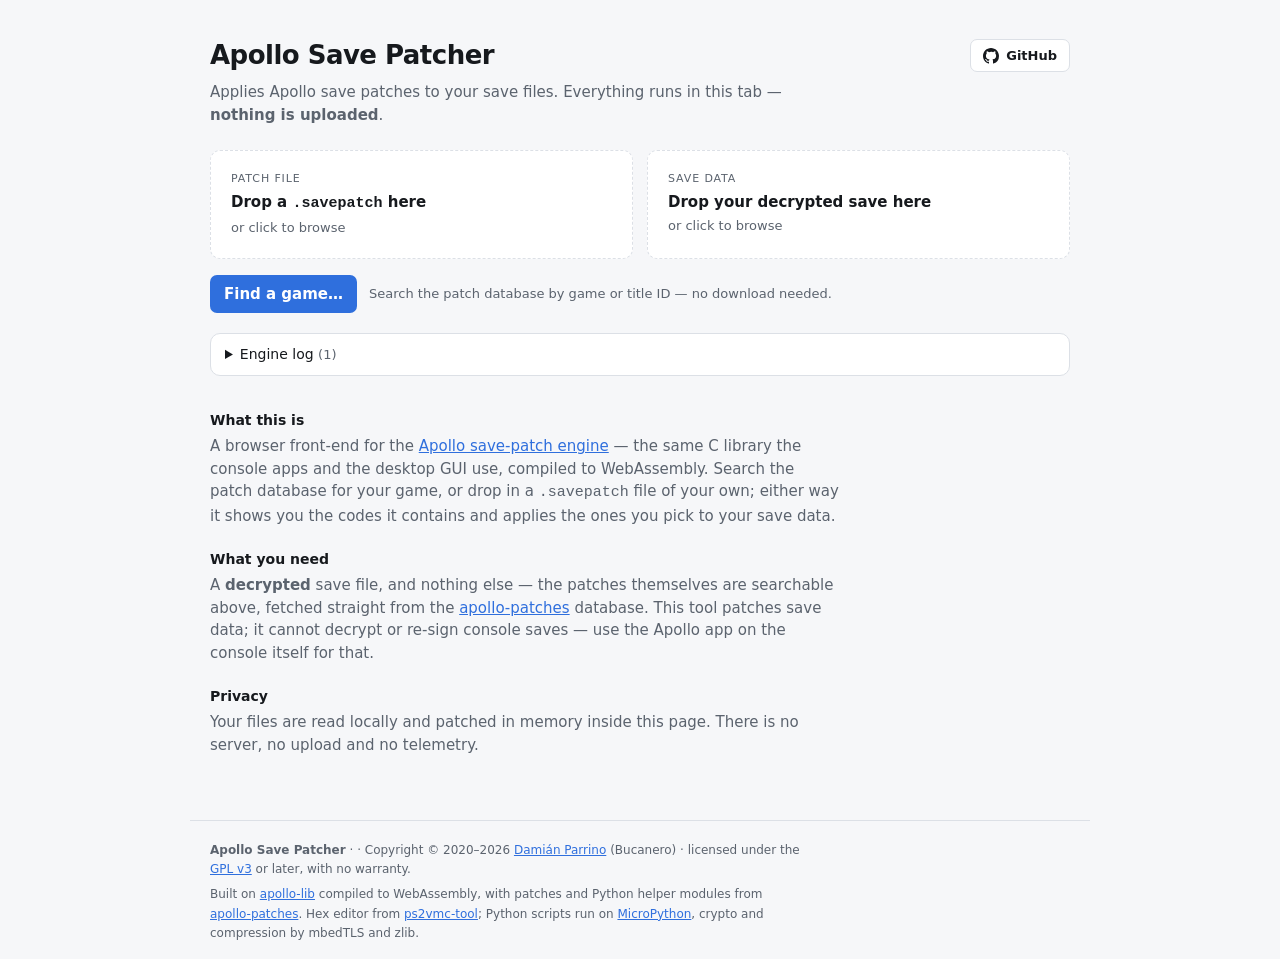
==== web/public/index.html @ 06bbb78d "download codes" ====
<!doctype html>
<html lang="en">
<head>
<meta charset="utf-8">
<meta name="viewport" content="width=device-width, initial-scale=1">
<title>Apollo Save Patcher</title>
<meta name="description" content="Apply Apollo save patches in your browser. Files never leave your device.">
<link rel="icon" href="data:image/svg+xml,<svg xmlns='http://www.w3.org/2000/svg' viewBox='0 0 16 16'><text y='13' font-size='14'>&#127918;</text></svg>">
<link rel="stylesheet" href="./style.css">
</head>
<body>

<header class="topbar">
  <div class="topbar-row">
    <h1>Apollo Save Patcher</h1>
    <a class="gh-button" href="https://github.com/bucanero/apollo-patcher"
       target="_blank" rel="noopener" title="Apollo Save Patcher on GitHub">
      <svg viewBox="0 0 16 16" width="16" height="16" aria-hidden="true" focusable="false">
        <path fill="currentColor" d="M8 0C3.58 0 0 3.58 0 8c0 3.54 2.29 6.53 5.47
          7.59.4.07.55-.17.55-.38 0-.19-.01-.82-.01-1.49-2.01.37-2.53-.49-2.69-.94-.09-.23-.48-.94-.82-1.13-.28-.15-.68-.52-.01-.53.63-.01
          1.08.58 1.23.82.72 1.21 1.87.87 2.33.66.07-.52.28-.87.51-1.07-1.78-.2-3.64-.89-3.64-3.95
          0-.87.31-1.59.82-2.15-.08-.2-.36-1.02.08-2.12 0 0 .67-.21 2.2.82a7.42
          7.42 0 0 1 2-.27c.68 0 1.36.09 2 .27 1.53-1.04 2.2-.82 2.2-.82.44 1.1.16
          1.92.08 2.12.51.56.82 1.27.82 2.15 0 3.07-1.87 3.75-3.65 3.95.29.25.54.73.54
          1.48 0 1.07-.01 1.93-.01 2.2 0 .21.15.46.55.38A7.995 7.995 0 0 0 16 8c0-4.42-3.58-8-8-8Z"/>
      </svg>
      GitHub
    </a>
  </div>
  <p class="tagline">
    Applies Apollo save patches to your save files. Everything runs in this tab —
    <strong>nothing is uploaded</strong>.
  </p>
</header>

<main>
  <section class="pickers">
    <div class="drop" id="drop-patch" tabindex="0" role="button" aria-label="Choose a patch file">
      <span class="drop-kicker">Patch file</span>
      <span class="drop-main" id="patch-name">Drop a <code>.savepatch</code> here</span>
      <span class="drop-hint">or click to browse</span>
      <input type="file" id="file-patch" accept=".savepatch,text/plain" hidden>
    </div>

    <div class="drop" id="drop-save" tabindex="0" role="button" aria-label="Choose a save data file">
      <span class="drop-kicker">Save data</span>
      <span class="drop-main" id="save-name">Drop your decrypted save here</span>
      <span class="drop-hint">or click to browse</span>
      <input type="file" id="file-save" hidden>
    </div>

    <div class="find" id="save-tools" hidden>
      <button type="button" id="view-save" class="ghost">View / edit save data&hellip;</button>
      <span class="find-hint">Inspect the bytes, or edit them before applying codes.</span>
    </div>

    <div class="find">
      <button type="button" id="open-db" class="primary">Find a game&hellip;</button>
      <button type="button" id="view-patch" class="ghost" hidden
              title="Show the .savepatch as text, including comments and target lines that parsing leaves out">View patch file</button>
      <button type="button" id="save-patch" class="ghost" hidden
              title="Download this .savepatch, with any code edits you made, so you can keep or share them">Save patch file</button>
      <span class="find-hint">
        Search the patch database by game or title ID — no download needed.
      </span>
    </div>
  </section>

  <section id="workspace" hidden>
    <div class="gamebar">
      <h2 id="game-name"></h2>
      <span class="count" id="code-count"></span>
    </div>

    <div class="toolbar">
      <input type="search" id="filter" placeholder="Filter codes…" aria-label="Filter codes">
      <button type="button" id="select-default" class="ghost">Reset selection</button>
      <button type="button" id="select-none" class="ghost">Clear</button>
      <label class="endian" title="PS3 saves store data big-endian">
        <input type="checkbox" id="big-endian"> Big-endian data
      </label>
      <button type="button" id="apply" class="primary" disabled>Apply</button>
    </div>

    <p class="warn" id="needs-options" hidden></p>

    <ol id="codes" class="codes"></ol>
  </section>

  <section id="result" hidden>
    <div class="result-inner">
      <div>
        <strong id="result-title"></strong>
        <p id="result-detail"></p>
      </div>
      <div class="result-actions">
        <button type="button" id="view-result" class="ghost">View hex</button>
        <button type="button" id="download" class="primary">Download patched save</button>
      </div>
    </div>
  </section>

  <details id="log-panel">
    <summary>Engine log <span class="count" id="log-count"></span></summary>
    <pre id="log" aria-live="polite"></pre>
  </details>

  <section id="intro">
    <h3>What this is</h3>
    <p>
      A browser front-end for the
      <a href="https://github.com/bucanero/apollo-lib">Apollo save-patch engine</a> —
      the same C library the console apps and the desktop GUI use, compiled to
      WebAssembly. Search the patch database for your game, or drop in a
      <code>.savepatch</code> file of your own; either way it shows you the
      codes it contains and applies the ones you pick to your save data.
    </p>
    <h3>What you need</h3>
    <p>
      A <strong>decrypted</strong> save file, and nothing else — the patches
      themselves are searchable above, fetched straight from the
      <a href="https://github.com/bucanero/apollo-patches">apollo-patches</a>
      database. This tool patches save data; it cannot decrypt or re-sign
      console saves — use the Apollo app on the console itself for that.
    </p>
    <h3>Privacy</h3>
    <p>
      Your files are read locally and patched in memory inside this page. There
      is no server, no upload and no telemetry.
    </p>
  </section>
</main>

<dialog id="db-dialog" aria-label="Patch database">
  <header>
    <strong>Patch database</strong>
    <button type="button" id="db-close" aria-label="Close">&times;</button>
  </header>

  <div class="db-controls">
    <input type="search" id="db-search" placeholder="Game name or title ID&hellip;"
           autocomplete="off" aria-label="Search the patch database">
    <div class="db-plats" id="db-plats" role="group" aria-label="Platform"></div>
  </div>

  <ul id="db-results" class="db-results"></ul>

  <footer class="db-foot">
    <span id="db-status"></span>
    <a href="https://github.com/bucanero/apollo-patches" target="_blank" rel="noopener">
      apollo-patches
    </a>
  </footer>
</dialog>

<dialog id="code-dialog">
  <header>
    <strong id="dialog-title"></strong>
    <button type="button" id="dialog-close" aria-label="Close">&times;</button>
  </header>
  <pre id="dialog-body"></pre>

  <!-- Single-code view: the same window, but the body is editable. Hidden for
       the whole-patch-file view, which is read-only. -->
  <textarea id="dialog-edit" spellcheck="false" wrap="off" hidden
            aria-label="Code body"></textarea>
  <div id="dialog-actions" hidden>
    <!-- Which interpreter reads the body. The loader guesses this from the
         header and the shape of the body, and can guess wrong; it is also the
         other half of editing (Save Wizard lines rewritten as BSD commands
         only mean something if the type follows). -->
    <label id="dialog-type-wrap">Runs as
      <select id="dialog-type">
        <option value="1">Save Wizard</option>
        <option value="2">BSD</option>
        <option value="3">Python</option>
      </select>
    </label>
    <button type="button" id="dialog-save">Save changes</button>
    <button type="button" id="dialog-revert" class="ghost">Revert to file</button>
    <span id="dialog-note"></span>
  </div>
</dialog>

<footer>
  <div class="credits">
    <p>
      <strong>Apollo Save Patcher</strong> · <span id="version"></span> ·
      Copyright &copy; 2020&ndash;2026
      <a href="https://github.com/bucanero" target="_blank" rel="noopener">Dami&aacute;n Parrino</a>
      (Bucanero) · licensed under the
      <a href="https://www.gnu.org/licenses/gpl-3.0.html" target="_blank" rel="noopener">GPL v3</a>
      or later, with no warranty.
    </p>
    <p>
      Built on
      <a href="https://github.com/bucanero/apollo-lib" target="_blank" rel="noopener">apollo-lib</a>
      compiled to WebAssembly, with patches and Python helper modules from
      <a href="https://github.com/bucanero/apollo-patches" target="_blank" rel="noopener">apollo-patches</a>.
      Hex editor from
      <a href="https://github.com/bucanero/ps2vmc-tool" target="_blank" rel="noopener">ps2vmc-tool</a>;
      Python scripts run on
      <a href="https://micropython.org/" target="_blank" rel="noopener">MicroPython</a>,
      crypto and compression by mbedTLS and zlib.
    </p>
  </div>
</footer>

<script src="./hexedit.js"></script>
<script type="module" src="./app.js"></script>
</body>
</html>
---- web/public/style.css ----
/* Apollo Patcher — web front-end styles. Light and dark, no dependencies. */

:root {
    --bg: #f6f7f9;
    --panel: #ffffff;
    --panel-2: #f0f2f5;
    --ink: #16191d;
    --ink-dim: #5b636e;
    --line: #dce0e6;
    --accent: #2f6fdd;
    --accent-ink: #ffffff;
    --good: #1c7c4a;
    --bad: #b3261e;
    --radius: 10px;
    color-scheme: light;
}

@media (prefers-color-scheme: dark) {
    :root {
        --bg: #14171b;
        --panel: #1c2027;
        --panel-2: #23282f;
        --ink: #e8eaed;
        --ink-dim: #9aa3ae;
        --line: #313841;
        --accent: #6098f0;
        --accent-ink: #10131a;
        --good: #58c98b;
        --bad: #f2837c;
        color-scheme: dark;
    }
}

* { box-sizing: border-box; }

/* Any author `display` rule beats the UA's [hidden] { display: none }, so an
   element with the attribute stays visible if its class sets a display — which
   has now caught .find (flex) and #db-dialog (flex) once each. Settle it once. */
[hidden] { display: none !important; }

body {
    margin: 0;
    background: var(--bg);
    color: var(--ink);
    font: 15px/1.5 system-ui, -apple-system, "Segoe UI", Roboto, sans-serif;
}

main { max-width: 900px; margin: 0 auto; padding: 0 20px 64px; }

/* --- header ------------------------------------------------------------- */

.topbar {
    max-width: 900px;
    margin: 0 auto;
    padding: 36px 20px 24px;
}

.topbar h1 { margin: 0; font-size: 26px; letter-spacing: -0.02em; }

.tagline { margin: 6px 0 0; color: var(--ink-dim); max-width: 60ch; }

/* --- file pickers ------------------------------------------------------- */

.pickers {
    display: grid;
    grid-template-columns: 1fr 1fr;
    gap: 14px;
}

@media (max-width: 640px) {
    .pickers { grid-template-columns: 1fr; }
}

.drop {
    display: flex;
    flex-direction: column;
    gap: 3px;
    padding: 20px;
    background: var(--panel);
    border: 1.5px dashed var(--line);
    border-radius: var(--radius);
    cursor: pointer;
    transition: border-color .12s, background .12s;
}

.drop:hover, .drop:focus-visible { border-color: var(--accent); outline: none; }
.drop.over { border-color: var(--accent); background: var(--panel-2); }
.drop.filled { border-style: solid; }

.drop-kicker {
    font-size: 11px;
    text-transform: uppercase;
    letter-spacing: .08em;
    color: var(--ink-dim);
}

.drop-main { font-weight: 550; word-break: break-all; }
.drop-hint { font-size: 13px; color: var(--ink-dim); }

/* --- game bar + toolbar -------------------------------------------------- */

.gamebar {
    display: flex;
    align-items: baseline;
    gap: 10px;
    margin: 30px 0 12px;
}

.gamebar h2 { margin: 0; font-size: 19px; }

.count { color: var(--ink-dim); font-size: 13px; font-weight: 400; }

.toolbar {
    display: flex;
    flex-wrap: wrap;
    gap: 8px;
    align-items: center;
    padding-bottom: 12px;
}

.toolbar input[type=search] {
    flex: 1 1 180px;
    min-width: 0;
    padding: 7px 10px;
    background: var(--panel);
    color: var(--ink);
    border: 1px solid var(--line);
    border-radius: 7px;
    font: inherit;
}

.endian {
    display: flex;
    align-items: center;
    gap: 6px;
    color: var(--ink-dim);
    font-size: 13px;
    white-space: nowrap;
}

button {
    font: inherit;
    border-radius: 7px;
    border: 1px solid var(--line);
    padding: 7px 13px;
    cursor: pointer;
    background: var(--panel);
    color: var(--ink);
}

button:hover:not(:disabled) { border-color: var(--accent); }
button:disabled { opacity: .5; cursor: default; }

button.primary {
    background: var(--accent);
    color: var(--accent-ink);
    border-color: transparent;
    font-weight: 550;
}

button.ghost { background: transparent; color: var(--ink-dim); }
button.small { padding: 3px 8px; font-size: 12px; }

/* --- code list ---------------------------------------------------------- */

.codes {
    list-style: none;
    margin: 0;
    padding: 0;
    background: var(--panel);
    border: 1px solid var(--line);
    border-radius: var(--radius);
    overflow: hidden;
}

.code { border-top: 1px solid var(--line); }
.code:first-child { border-top: none; }

.code-row {
    display: flex;
    align-items: center;
    gap: 9px;
    padding: 7px 12px;
}

.code.child .code-row { padding-left: 34px; }
.code.group { background: var(--panel-2); }
.code.group .code-name { font-weight: 600; }
.code.disabled .code-name { color: var(--ink-dim); text-decoration: line-through; }

.code-name { flex: 1; min-width: 0; overflow-wrap: anywhere; }

.spacer { width: 13px; }

.badge {
    font-size: 11px;
    padding: 2px 7px;
    border-radius: 20px;
    background: var(--panel-2);
    color: var(--ink-dim);
    border: 1px solid var(--line);
    white-space: nowrap;
}

.code.group .badge { background: var(--panel); }

.marker {
    display: grid;
    place-items: center;
    width: 18px;
    height: 18px;
    font-size: 11px;
    font-weight: 700;
    border-radius: 50%;
    background: var(--panel-2);
    color: var(--ink-dim);
    border: 1px solid var(--line);
}

.option {
    padding: 0 12px 9px 34px;
    font-size: 13px;
    color: var(--ink-dim);
}

.option label { display: flex; align-items: center; gap: 8px; flex-wrap: wrap; }

.option select {
    padding: 4px 8px;
    background: var(--panel);
    color: var(--ink);
    border: 1px solid var(--line);
    border-radius: 6px;
    font: inherit;
    max-width: 100%;
}

/* --- result ------------------------------------------------------------- */

#result { margin-top: 16px; }

.result-inner {
    display: flex;
    gap: 14px;
    align-items: center;
    justify-content: space-between;
    flex-wrap: wrap;
    padding: 14px 16px;
    background: var(--panel);
    border: 1px solid var(--good);
    border-radius: var(--radius);
}

#result.bad .result-inner { border-color: var(--bad); }
#result-title { color: var(--good); }
#result.bad #result-title { color: var(--bad); }
#result-detail { margin: 3px 0 0; color: var(--ink-dim); font-size: 13px; }

/* --- log ---------------------------------------------------------------- */

#log-panel {
    margin-top: 20px;
    background: var(--panel);
    border: 1px solid var(--line);
    border-radius: var(--radius);
    overflow: hidden;
}

#log-panel summary {
    padding: 10px 14px;
    cursor: pointer;
    font-size: 14px;
    user-select: none;
}

#log {
    margin: 0;
    padding: 12px 14px;
    max-height: 320px;
    overflow: auto;
    background: var(--panel-2);
    border-top: 1px solid var(--line);
    font: 12px/1.55 ui-monospace, SFMono-Regular, Menlo, Consolas, monospace;
    white-space: pre-wrap;
    overflow-wrap: anywhere;
}

/* --- intro / footer ----------------------------------------------------- */

#intro { margin-top: 34px; color: var(--ink-dim); }
#intro h3 { margin: 22px 0 4px; font-size: 14px; color: var(--ink); }
#intro p { margin: 0; max-width: 66ch; }

a { color: var(--accent); }

footer {
    max-width: 900px;
    margin: 0 auto;
    padding: 20px;
    display: flex;
    gap: 14px;
    justify-content: space-between;
    color: var(--ink-dim);
    font-size: 13px;
    border-top: 1px solid var(--line);
}

/* --- dialog ------------------------------------------------------------- */

#code-dialog {
    width: min(760px, 92vw);
    padding: 0;
    background: var(--panel);
    color: var(--ink);
    border: 1px solid var(--line);
    border-radius: var(--radius);
}

#code-dialog::backdrop { background: rgb(0 0 0 / .5); }

#code-dialog header {
    display: flex;
    justify-content: space-between;
    align-items: center;
    gap: 12px;
    padding: 12px 14px;
    border-bottom: 1px solid var(--line);
}

#dialog-close {
    border: none;
    background: transparent;
    font-size: 20px;
    line-height: 1;
    color: var(--ink-dim);
    padding: 0 4px;
}

#dialog-body {
    margin: 0;
    padding: 14px;
    max-height: 64vh;
    overflow: auto;
    font: 12px/1.55 ui-monospace, SFMono-Regular, Menlo, Consolas, monospace;
    white-space: pre-wrap;
}

/* The editable body, in place of #dialog-body for a single code. Same metrics
   as the read-only view so switching between them does not move the text. */
#dialog-edit {
    display: block;
    width: 100%;
    box-sizing: border-box;
    height: min(52vh, 460px);
    resize: vertical;
    margin: 0;
    padding: 14px;
    border: none;
    border-bottom: 1px solid var(--line);
    background: var(--panel-2);
    color: var(--ink);
    font: 12px/1.55 ui-monospace, SFMono-Regular, Menlo, Consolas, monospace;
    /* wrap="off" gives horizontal scrolling, which is what code lines want. */
    overflow: auto;
}

#dialog-edit:focus { outline: none; box-shadow: inset 0 0 0 2px var(--accent); }

#dialog-actions {
    display: flex;
    align-items: center;
    gap: 10px;
    flex-wrap: wrap;
    padding: 12px 14px;
}

/* Which interpreter reads the body. Sits first in the actions row, before the
   buttons that act on the text. */
#dialog-type-wrap {
    display: inline-flex;
    align-items: center;
    gap: 6px;
    font-size: 13px;
    color: var(--ink-dim);
}

#dialog-type { font-size: 13px; }

/* The note sits after the buttons and carries the .warn colour when it has
   something to say; keep it from pushing them around. */
#dialog-note {
    font-size: 13px;
    color: var(--ink-dim);
    flex: 1 1 12ch;
}

#dialog-note.warn { margin: 0; }

/* Hand-edited code body. Louder than the flag markers next to it: those
   describe the patch, this one says the user changed something. */
.marker.edited {
    border-color: var(--accent);
    color: var(--accent);
    background: transparent;
}

/* An option group on a ticked code that still has no value chosen. Apply stays
   blocked until every one of these is answered (see app.js). */
.option select.unfilled {
    border-color: var(--bad);
    color: var(--bad);
}

.warn {
    margin: 0 0 12px;
    color: var(--bad);
    font-size: 13px;
}

/* --- "Find a game" entry point ------------------------------------------- */

.find {
    /* Sits inside the .pickers grid, so it has to claim the whole row rather
       than land in one of the two file-picker columns. */
    grid-column: 1 / -1;
    display: flex;
    align-items: center;
    gap: 12px;
    flex-wrap: wrap;
    margin-top: 2px;
}

.find-hint { color: var(--ink-dim); font-size: 13px; }

/* --- patch database dialog ----------------------------------------------- */

#db-dialog {
    width: min(680px, 94vw);
    padding: 0;
    background: var(--panel);
    color: var(--ink);
    border: 1px solid var(--line);
    border-radius: var(--radius);
    /* A fixed height keeps the result list from resizing the dialog on every
       keystroke, which is jarring while typing. */
    height: min(620px, 88vh);
    flex-direction: column;
}

/* Only when open: a bare `display: flex` above would override the UA's
   `display: none` for a closed <dialog> and leave the panel on the page. */
#db-dialog[open] { display: flex; }

#db-dialog::backdrop { background: rgb(0 0 0 / .5); }

#db-dialog header {
    display: flex;
    justify-content: space-between;
    align-items: center;
    gap: 12px;
    padding: 12px 14px;
    border-bottom: 1px solid var(--line);
}

#db-close {
    border: none;
    background: transparent;
    font-size: 20px;
    line-height: 1;
    color: var(--ink-dim);
    padding: 0 4px;
}

.db-controls {
    display: flex;
    flex-direction: column;
    gap: 9px;
    padding: 12px 14px;
    border-bottom: 1px solid var(--line);
}

.db-controls input[type=search] {
    padding: 8px 11px;
    background: var(--panel-2);
    color: var(--ink);
    border: 1px solid var(--line);
    border-radius: 7px;
    font: inherit;
}

.db-plats { display: flex; gap: 6px; flex-wrap: wrap; }

.chip {
    padding: 3px 11px;
    font-size: 12px;
    border-radius: 20px;
    background: transparent;
    color: var(--ink-dim);
}

.chip[aria-pressed=true] {
    background: var(--accent);
    color: var(--accent-ink);
    border-color: transparent;
}

.db-results {
    list-style: none;
    margin: 0;
    padding: 0;
    flex: 1;
    overflow-y: auto;
}

.db-row {
    display: flex;
    align-items: center;
    gap: 10px;
    width: 100%;
    padding: 8px 14px;
    border: none;
    border-radius: 0;
    background: transparent;
    text-align: left;
}

.db-row:hover, .db-row:focus-visible {
    background: var(--panel-2);
    border-color: transparent;
    outline: none;
}

.db-name { flex: 1; min-width: 0; overflow-wrap: anywhere; }

.db-id {
    font: 12px/1 ui-monospace, SFMono-Regular, Menlo, Consolas, monospace;
    color: var(--ink-dim);
}

.db-foot {
    display: flex;
    justify-content: space-between;
    gap: 12px;
    align-items: center;
    padding: 10px 14px;
    border-top: 1px solid var(--line);
    color: var(--ink-dim);
    font-size: 12px;
}

/* --- vendored hex editor (hexedit.js) ------------------------------------
   It ships a self-contained dark stylesheet, injected into <head> at runtime —
   after this file, so these overrides carry a `.hx-bg` prefix to win on
   specificity rather than forking the vendored CSS. Mapping its palette onto
   our tokens is what makes it follow light/dark with the rest of the page. */

.hx-bg .hx-modal {
    background: var(--panel);
    border-color: var(--line);
    color: var(--ink);
}

.hx-bg .hx-head,
.hx-bg .hx-foot { border-color: var(--line); }

.hx-bg .hx-head .hx-sub,
.hx-bg .hx-off,
.hx-bg .hx-bar .hx-lbl,
.hx-bg .hx-note { color: var(--ink-dim); }

.hx-bg .hx-badge {
    background: var(--panel-2);
    border-color: var(--line);
    color: var(--ink-dim);
}

/* "unsaved edits" — the one place a warning colour is the point */
.hx-bg .hx-badge.hx-dirtybadge {
    background: transparent;
    border-color: var(--bad);
    color: var(--bad);
}

.hx-bg .hx-view,
.hx-bg .hx-goto {
    background: var(--panel-2);
    border-color: var(--line);
    color: var(--ink);
}

.hx-bg .hx-ascii,
.hx-bg .hx-a { color: var(--ink-dim); }

.hx-bg .hx-b:hover,
.hx-bg .hx-a:hover { background: var(--line); }

.hx-bg .hx-b.hx-d,
.hx-bg .hx-a.hx-d { color: var(--bad); }

.hx-bg .hx-cell {
    background: var(--panel);
    color: var(--ink);
    border-color: var(--accent);
}

.hx-bg .hx-modal button {
    background: var(--panel);
    border-color: var(--line);
    color: var(--ink);
}

.hx-bg .hx-modal button:hover { background: var(--panel-2); border-color: var(--accent); }

.hx-bg .hx-modal button.hx-primary {
    background: var(--accent);
    border-color: transparent;
    color: var(--accent-ink);
}

.hx-bg .hx-modal button.hx-primary:hover { background: var(--accent); }

.result-actions { display: flex; gap: 8px; align-items: center; flex-wrap: wrap; }

/* --- header GitHub button + footer credits ------------------------------- */

.topbar-row {
    display: flex;
    align-items: center;
    justify-content: space-between;
    gap: 16px;
    flex-wrap: wrap;
}

.gh-button {
    display: inline-flex;
    align-items: center;
    gap: 7px;
    padding: 6px 12px;
    border: 1px solid var(--line);
    border-radius: 7px;
    background: var(--panel);
    color: var(--ink);
    text-decoration: none;
    font-size: 13px;
    font-weight: 550;
    white-space: nowrap;
}

.gh-button:hover { border-color: var(--accent); color: var(--accent); }

footer { display: block; }

.credits {
    max-width: 78ch;
    color: var(--ink-dim);
    font-size: 12px;
    line-height: 1.6;
}

.credits p { margin: 0 0 6px; }
.credits p:last-child { margin-bottom: 0; }
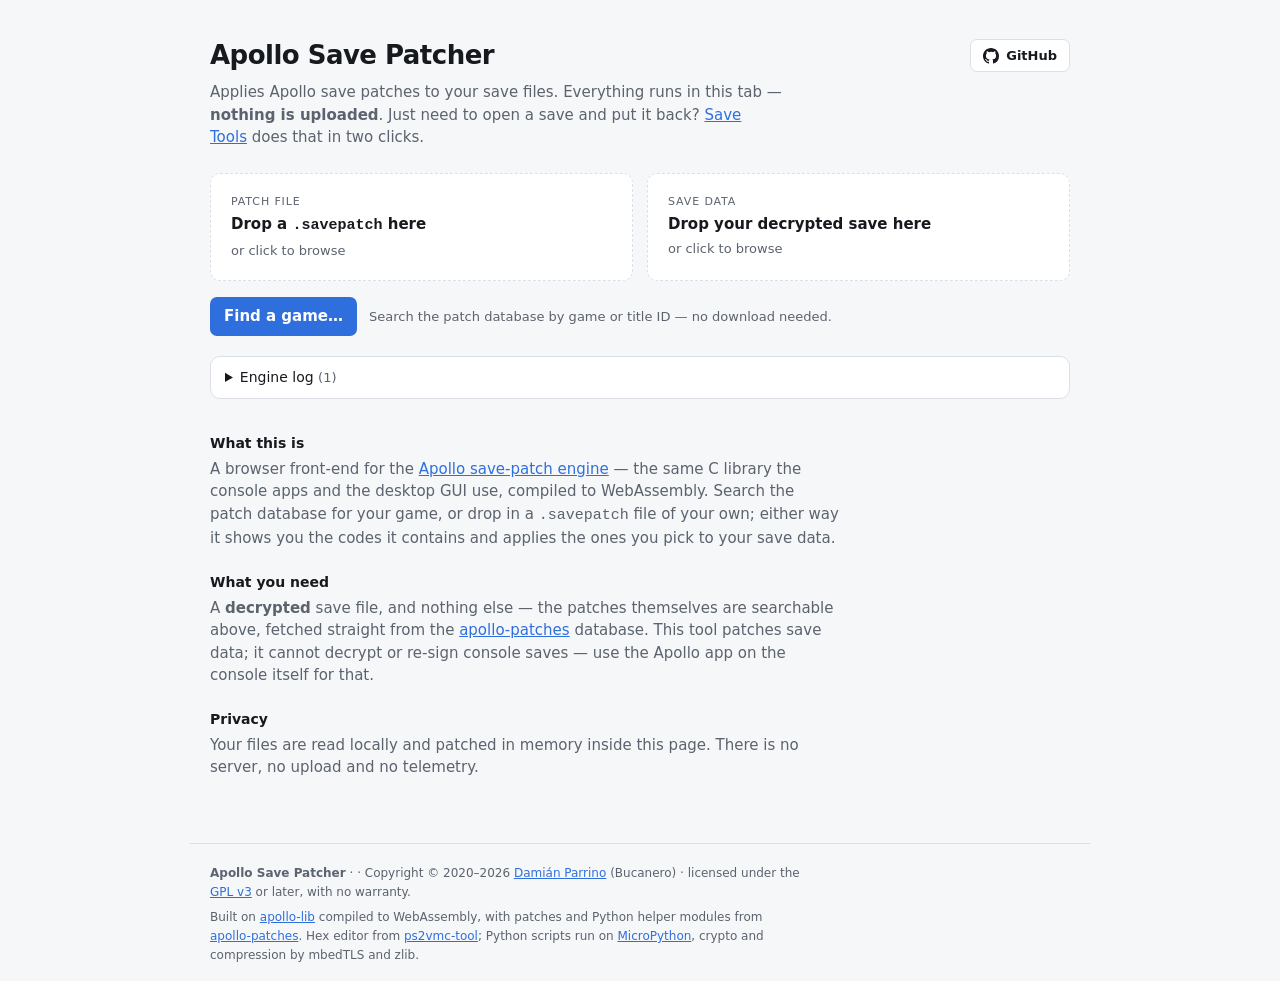
==== commit 04fce295: "update" ====
--- a/web/public/index.html
+++ b/web/public/index.html
@@ -30,6 +30,8 @@
   <p class="tagline">
     Applies Apollo save patches to your save files. Everything runs in this tab —
     <strong>nothing is uploaded</strong>.
+    Just need to open a save and put it back? <a href="./tools.html">Save Tools</a>
+    does that in two clicks.
   </p>
 </header>
 
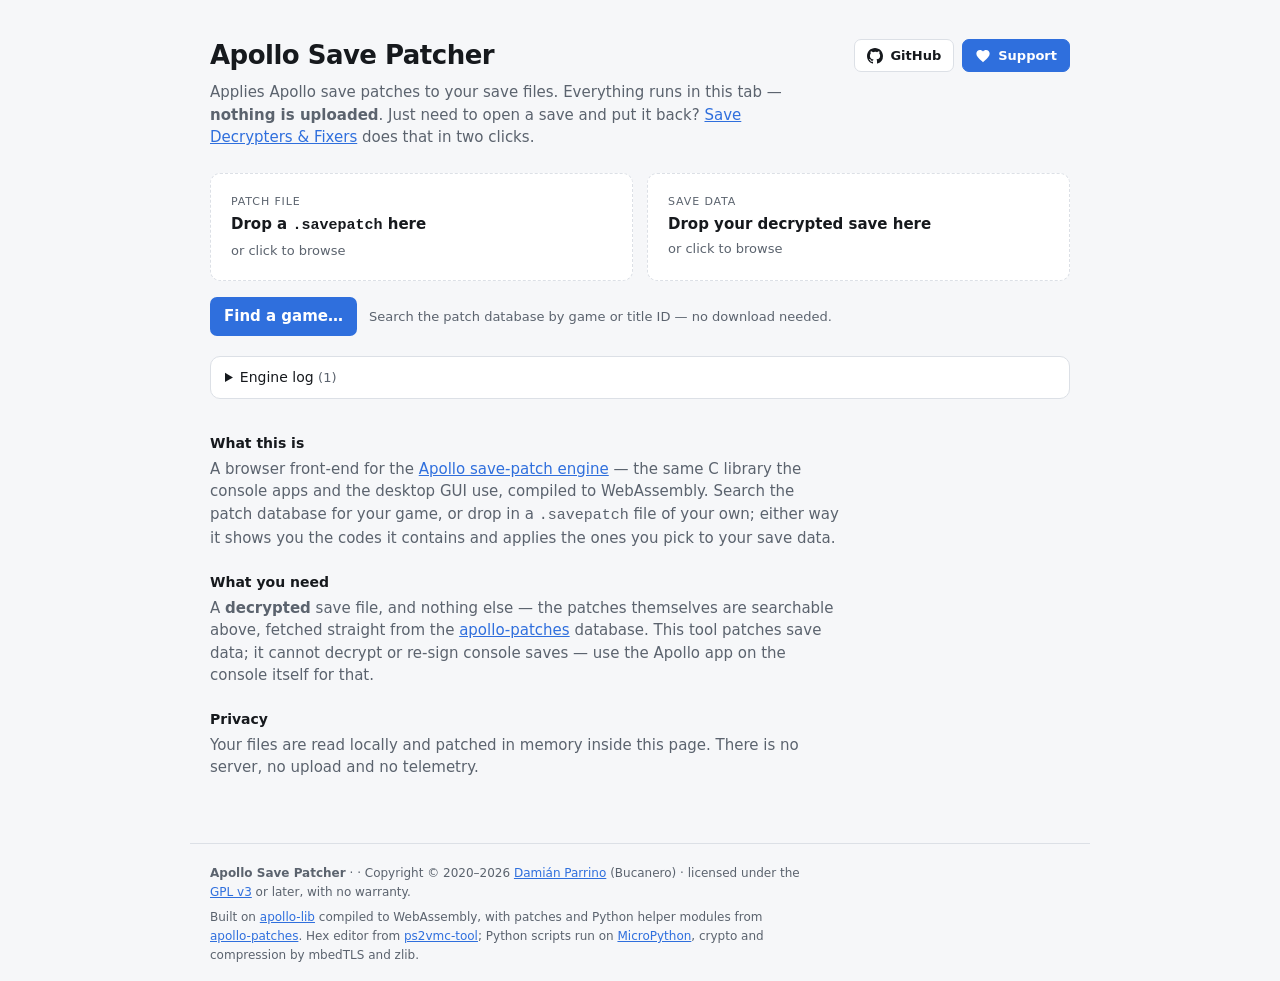
==== commit bfbed64b: "add widgets" ====
--- a/web/public/index.html
+++ b/web/public/index.html
@@ -13,6 +13,7 @@
 <header class="topbar">
   <div class="topbar-row">
     <h1>Apollo Save Patcher</h1>
+    <div class="topbar-links">
     <a class="gh-button" href="https://github.com/bucanero/apollo-patcher"
        target="_blank" rel="noopener" title="Apollo Save Patcher on GitHub">
       <svg viewBox="0 0 16 16" width="16" height="16" aria-hidden="true" focusable="false">
@@ -26,11 +27,21 @@
       </svg>
       GitHub
     </a>
+    <a class="gh-button support-button" href="https://paypal.me/bucanerodev"
+       target="_blank" rel="noopener noreferrer" title="Support the developer via PayPal">
+      <svg viewBox="0 0 24 24" width="16" height="16" aria-hidden="true" focusable="false">
+        <path fill="currentColor" d="M12 21.35l-1.45-1.32C5.4 15.36 2 12.28 2 8.5 2
+          5.42 4.42 3 7.5 3c1.74 0 3.41.81 4.5 2.09C13.09 3.81 14.76 3 16.5 3 19.58
+          3 22 5.42 22 8.5c0 3.78-3.4 6.86-8.55 11.54L12 21.35z"/>
+      </svg>
+      Support
+    </a>
+    </div>
   </div>
   <p class="tagline">
     Applies Apollo save patches to your save files. Everything runs in this tab —
     <strong>nothing is uploaded</strong>.
-    Just need to open a save and put it back? <a href="./tools.html">Save Tools</a>
+    Just need to open a save and put it back? <a href="./tools.html">Save Decrypters &amp; Fixers</a>
     does that in two clicks.
   </p>
 </header>
--- a/web/public/style.css
+++ b/web/public/style.css
@@ -648,6 +648,23 @@
 
 .gh-button:hover { border-color: var(--accent); color: var(--accent); }
 
+.topbar-links { display: flex; align-items: center; gap: 8px; flex-wrap: wrap; }
+
+/* Filled rather than outlined, so it reads as the one thing on the page asking
+   for something instead of a second GitHub link. Keeps the accent colour on
+   hover by darkening rather than swapping, since :hover on .gh-button sets a
+   text colour that would vanish against this background. */
+.support-button {
+    border-color: var(--accent);
+    background: var(--accent);
+    color: var(--accent-ink);
+}
+.support-button:hover {
+    border-color: var(--accent);
+    color: var(--accent-ink);
+    filter: brightness(1.08);
+}
+
 footer { display: block; }
 
 .credits {
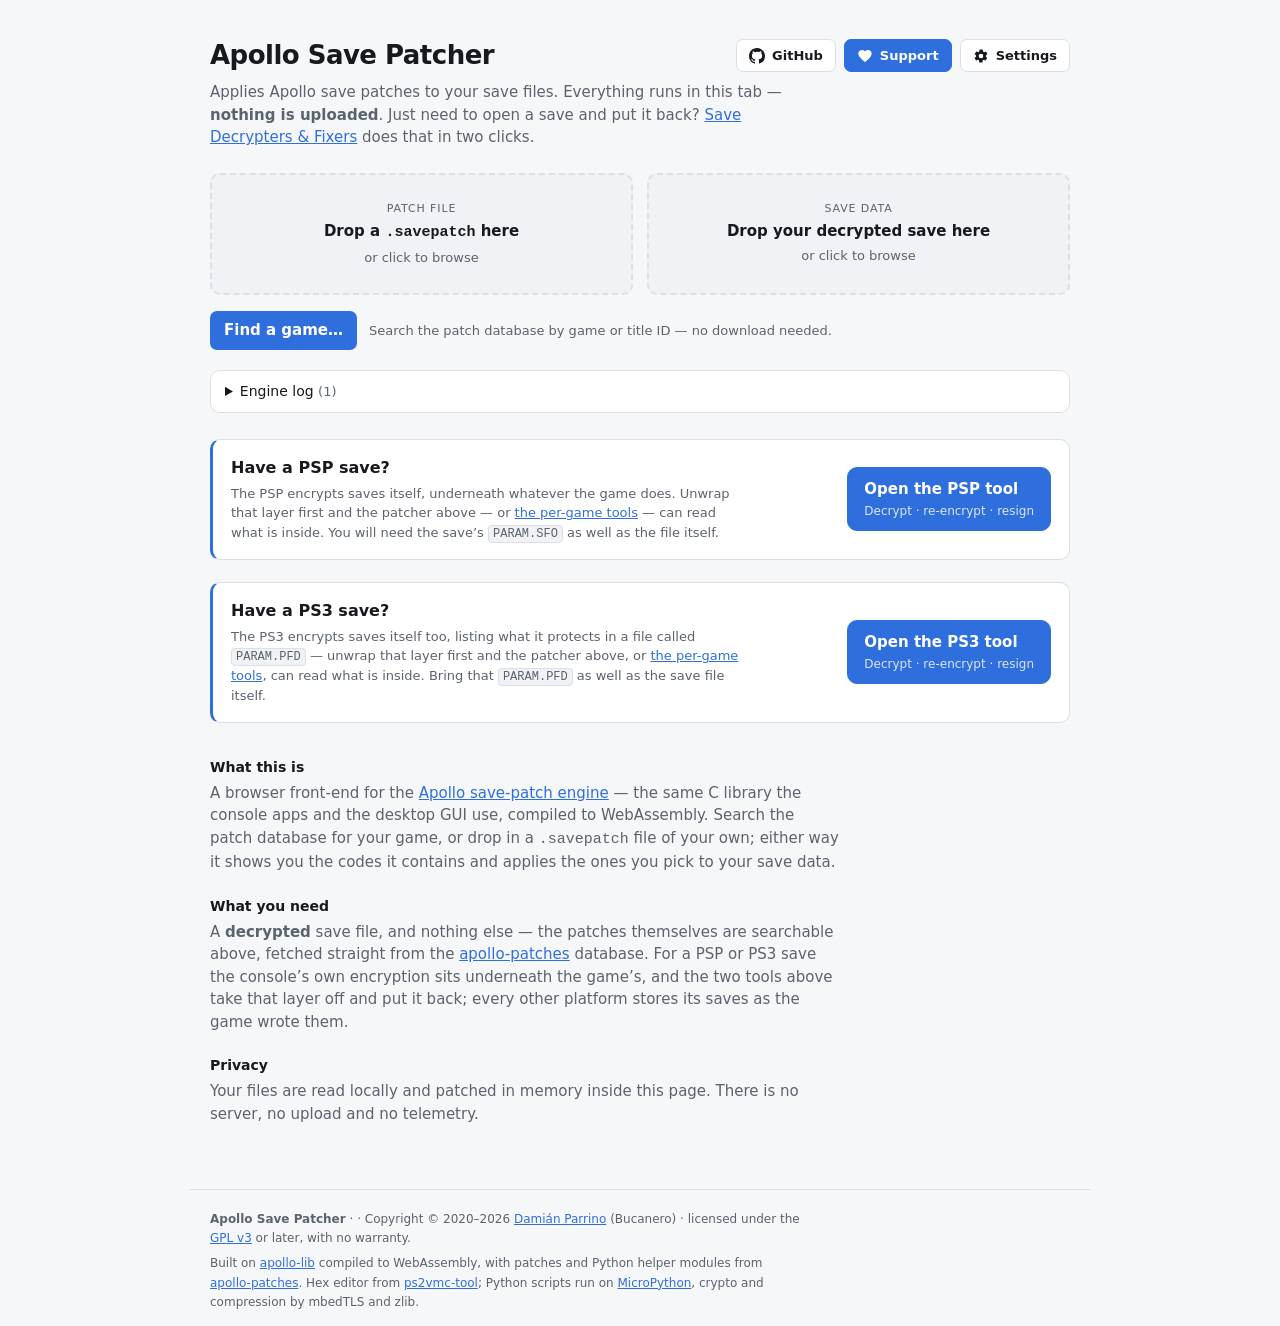
==== commit 924ee020: "move psp/ps3 web patcher" ====
--- a/web/public/index.html
+++ b/web/public/index.html
@@ -7,6 +7,10 @@
 <meta name="description" content="Apply Apollo save patches in your browser. Files never leave your device.">
 <link rel="icon" href="data:image/svg+xml,<svg xmlns='http://www.w3.org/2000/svg' viewBox='0 0 16 16'><text y='13' font-size='14'>&#127918;</text></svg>">
 <link rel="stylesheet" href="./style.css">
+<!-- The console panels below are the same markup the tools page uses, and
+     their styling lives with it: the dialog shell, the drop zone, the slot
+     rows, the key inputs and the output list are all tools.css rules. -->
+<link rel="stylesheet" href="./tools.css">
 </head>
 <body>
 
@@ -36,6 +40,21 @@
       </svg>
       Support
     </a>
+    <button type="button" id="settings-open" class="gh-button"
+            title="Which console saves are written for">
+      <svg viewBox="0 0 24 24" width="16" height="16" aria-hidden="true" focusable="false">
+        <path fill="currentColor" d="M12 15.5A3.5 3.5 0 1 1 15.5 12 3.5 3.5 0 0 1 12
+          15.5m7.43-2.53a7.7 7.7 0 0 0 0-1.94l2.03-1.58a.5.5 0 0 0
+          .12-.62l-1.92-3.32a.5.5 0 0 0-.6-.22l-2.39.96a7.4 7.4 0 0
+          0-1.68-.97l-.36-2.54a.5.5 0 0 0-.5-.42h-3.84a.5.5 0 0 0-.5.42l-.36
+          2.54a7.4 7.4 0 0 0-1.68.97l-2.39-.96a.5.5 0 0 0-.6.22L2.42 8.83a.5.5 0 0
+          0 .12.62l2.03 1.58a7.7 7.7 0 0 0 0 1.94l-2.03 1.58a.5.5 0 0 0-.12.62l1.92
+          3.32a.5.5 0 0 0 .6.22l2.39-.96a7.4 7.4 0 0 0 1.68.97l.36 2.54a.5.5 0 0 0
+          .5.42h3.84a.5.5 0 0 0 .5-.42l.36-2.54a7.4 7.4 0 0 0 1.68-.97l2.39.96a.5.5
+          0 0 0 .6-.22l1.92-3.32a.5.5 0 0 0-.12-.62Z"/>
+      </svg>
+      Settings
+    </button>
     </div>
   </div>
   <p class="tagline">
@@ -89,11 +108,24 @@
       <input type="search" id="filter" placeholder="Filter codes…" aria-label="Filter codes">
       <button type="button" id="select-default" class="ghost">Reset selection</button>
       <button type="button" id="select-none" class="ghost">Clear</button>
-      <label class="endian" title="PS3 saves store data big-endian">
-        <input type="checkbox" id="big-endian"> Big-endian data
+      <!-- Byte order for save DATA. Auto follows the patch, which is right for
+           every patch in the database; the other two are for a loose file for a
+           console it does not cover. The choice is remembered, so #endian-why
+           says which order is in effect whenever it is not Auto. -->
+      <label class="endian" title="PS3 saves store data big-endian; everything else little-endian">
+        <select id="big-endian" aria-label="Byte order for save data">
+          <option value="auto">Byte order: auto</option>
+          <option value="big">Byte order: big-endian</option>
+          <option value="little">Byte order: little-endian</option>
+        </select>
       </label>
       <button type="button" id="apply" class="primary" disabled>Apply</button>
     </div>
+
+    <!-- Which byte order Apply will run with, and why. Hidden under Auto: the
+         detection is right for every database patch, so saying so each time
+         would be noise. -->
+    <p class="warn" id="endian-why" hidden></p>
 
     <p class="warn" id="needs-options" hidden></p>
 
@@ -118,6 +150,55 @@
     <pre id="log" aria-live="polite"></pre>
   </details>
 
+  <!-- The consoles' own savedata encryption, which wraps a save BELOW anything
+       a patch does. Here rather than on the tools page because neither panel is
+       per-game and both want the save folder's metadata alongside the file:
+       this is the page for somebody already handling raw saves. Linked as
+       #consoles from the tools page. -->
+  <section id="consoles" class="console-tools" aria-label="Console savedata">
+  <!-- The PSP's own encryption wraps a save below anything a patch does, so
+       for a file straight off a Memory Stick this comes first and the patcher
+       above is useless until it has run. Not per-game: it works for every PSP
+       save there is, including ones with no patch at all. -->
+  <section class="psp-banner" aria-label="PSP savedata">
+    <div class="psp-banner-text">
+      <h2>Have a PSP save?</h2>
+      <p>
+        The PSP encrypts saves itself, underneath whatever the game does. Unwrap
+        that layer first and the patcher above &mdash; or
+        <a href="./tools.html">the per-game tools</a> &mdash; can read what is
+        inside. You will need the save&rsquo;s <code>PARAM.SFO</code> as well as
+        the file itself.
+      </p>
+    </div>
+    <button type="button" id="psp-open" class="psp-banner-go">
+      <span class="action-label">Open the PSP tool</span>
+      <span class="action-hint">Decrypt &middot; re-encrypt &middot; resign</span>
+    </button>
+  </section>
+
+  <!-- The same story one console up. Separate from the PSP banner rather than
+       folded into it because the two need different files and different words:
+       a PS3 save is identified by its PARAM.PFD, and its key is filed under the
+       save folder's name. -->
+  <section class="psp-banner" aria-label="PS3 savedata">
+    <div class="psp-banner-text">
+      <h2>Have a PS3 save?</h2>
+      <p>
+        The PS3 encrypts saves itself too, listing what it protects in a file
+        called <code>PARAM.PFD</code> &mdash; unwrap that layer first and the
+        patcher above, or <a href="./tools.html">the per-game tools</a>, can read
+        what is inside. Bring that <code>PARAM.PFD</code> as well as the save
+        file itself.
+      </p>
+    </div>
+    <button type="button" id="ps3-open" class="psp-banner-go">
+      <span class="action-label">Open the PS3 tool</span>
+      <span class="action-hint">Decrypt &middot; re-encrypt &middot; resign</span>
+    </button>
+  </section>
+  </section>
+
   <section id="intro">
     <h3>What this is</h3>
     <p>
@@ -133,8 +214,10 @@
       A <strong>decrypted</strong> save file, and nothing else — the patches
       themselves are searchable above, fetched straight from the
       <a href="https://github.com/bucanero/apollo-patches">apollo-patches</a>
-      database. This tool patches save data; it cannot decrypt or re-sign
-      console saves — use the Apollo app on the console itself for that.
+      database. For a PSP or PS3 save the console&rsquo;s own encryption sits
+      underneath the game&rsquo;s, and the two tools above take that layer off
+      and put it back; every other platform stores its saves as the game
+      wrote them.
     </p>
     <h3>Privacy</h3>
     <p>
@@ -142,6 +225,7 @@
       is no server, no upload and no telemetry.
     </p>
   </section>
+
 </main>
 
 <dialog id="db-dialog" aria-label="Patch database">
@@ -219,6 +303,194 @@
   </div>
 </footer>
 
+<dialog id="psp" class="tool-dialog" aria-labelledby="psp-title">
+  <form method="dialog" class="tool-close-form">
+    <button class="tool-close" value="close" aria-label="Close">&times;</button>
+  </form>
+
+  <div class="tool-head">
+    <div>
+      <h2 id="psp-title">PSP savedata</h2>
+      <p class="tool-sub">
+        The console&rsquo;s own encryption &mdash; the layer under the game&rsquo;s.
+        Everything runs in this tab.
+      </p>
+    </div>
+  </div>
+
+  <div id="psp-busy" class="busy" hidden>
+    <span class="spinner" aria-hidden="true"></span>
+    <span id="psp-busy-text">Working&hellip;</span>
+  </div>
+
+  <div id="psp-drop" class="drop" tabindex="0" role="button">
+    <input id="psp-file" type="file" multiple hidden>
+    <p class="drop-main">Drop <code>PARAM.SFO</code> and your save file here</p>
+    <p class="drop-sub">or click to choose &middot; nothing is uploaded</p>
+  </div>
+
+  <ul id="psp-slots" class="slots" hidden></ul>
+
+  <!-- What the PARAM.SFO turned out to say: the save directory, and which
+       files in it are encrypted at all. -->
+  <div id="psp-info" class="psp-info" hidden></div>
+
+  <!-- The game key. Looked up from the Apollo database by save directory
+       first; a dumper's file or 32 typed hex digits otherwise. Hidden
+       entirely for a save whose PARAM.SFO says it is unkeyed. -->
+  <div id="psp-key" class="psp-key" hidden></div>
+
+  <div id="psp-outputs" class="outputs" hidden></div>
+  <div id="psp-actions" class="actions" hidden></div>
+
+  <p id="psp-status" class="status" role="status" aria-live="polite"></p>
+
+  <details id="psp-log-wrap" class="log-wrap" hidden>
+    <summary>Engine output</summary>
+    <pre id="psp-log" class="log"></pre>
+  </details>
+</dialog>
+
+<dialog id="ps3" class="tool-dialog" aria-labelledby="ps3-title">
+  <form method="dialog" class="tool-close-form">
+    <button class="tool-close" value="close" aria-label="Close">&times;</button>
+  </form>
+
+  <div class="tool-head">
+    <div>
+      <h2 id="ps3-title">PS3 savedata</h2>
+      <p class="tool-sub">
+        The console&rsquo;s own encryption &mdash; the layer under the game&rsquo;s.
+        Everything runs in this tab.
+      </p>
+    </div>
+  </div>
+
+  <div id="ps3-busy" class="busy" hidden>
+    <span class="spinner" aria-hidden="true"></span>
+    <span id="ps3-busy-text">Working&hellip;</span>
+  </div>
+
+  <div id="ps3-drop" class="drop" tabindex="0" role="button">
+    <input id="ps3-file" type="file" multiple hidden>
+    <p class="drop-main">Drop <code>PARAM.PFD</code> and your save file here</p>
+    <p class="drop-sub">or the whole save folder &middot; nothing is uploaded</p>
+  </div>
+
+  <ul id="ps3-slots" class="slots" hidden></ul>
+
+  <!-- What the PARAM.PFD turned out to say: which files it protects, and
+       whether the one loaded still matches the hash recorded for it. Also
+       where the save folder is named, because that is what the key database
+       is filed under and PARAM.PFD does not carry it. -->
+  <div id="ps3-info" class="psp-info" hidden></div>
+
+  <!-- The secure file ID. Looked up from the Apollo database by save folder
+       and file name first; 32 typed hex digits otherwise. Hidden entirely for
+       an entry that carries a built-in key. -->
+  <div id="ps3-key" class="psp-key" hidden></div>
+
+  <div id="ps3-outputs" class="outputs" hidden></div>
+  <div id="ps3-actions" class="actions" hidden></div>
+
+  <p id="ps3-status" class="status" role="status" aria-live="polite"></p>
+
+  <details id="ps3-log-wrap" class="log-wrap" hidden>
+    <summary>Engine output</summary>
+    <pre id="ps3-log" class="log"></pre>
+  </details>
+</dialog>
+
+<!-- How saves are read and written: the byte order for save DATA, and which
+     console a save is written FOR. Every default is the safe one, because every
+     default means "keep whatever the save already says". Shared with the tools
+     page through localStorage, which is why that page honours a forced byte
+     order it has no control for. -->
+<dialog id="settings" class="tool-dialog" aria-labelledby="settings-title">
+  <form method="dialog" class="tool-close-form">
+    <button class="tool-close" value="close" aria-label="Close">&times;</button>
+  </form>
+
+  <div class="tool-head">
+    <div>
+      <h2 id="settings-title">Settings</h2>
+      <p class="tool-sub">
+        How saves are read and written. All of these are optional: the defaults
+        detect the byte order from each patch, and leave every save bound to the
+        console it came from.
+      </p>
+    </div>
+  </div>
+
+  <div class="set-group">
+    <p class="psp-key-head"><span class="option-label">Save data &mdash; byte order</span></p>
+    <div class="psp-key-inputs">
+      <select id="set-order" aria-label="Byte order for save data">
+        <option value="auto">Auto &mdash; detect from the patch</option>
+        <option value="big">Big-endian</option>
+        <option value="little">Little-endian</option>
+      </select>
+    </div>
+    <p class="psp-key-why">
+      Auto is right for every patch in the database: PS3 saves are big-endian
+      and everything else Apollo covers is not, and the database says which a
+      patch is. Force one only for a loose patch file for a console it does not
+      cover.
+    </p>
+    <p id="set-order-warn" class="psp-note" hidden>
+      A forced order is remembered across visits and applies to every save. Each
+      page says so when it disagrees with the patch you have open.
+    </p>
+  </div>
+
+  <div class="set-group">
+    <p class="psp-key-head"><span class="option-label">PSP &mdash; Fuse ID</span></p>
+    <div class="psp-key-inputs">
+      <input id="set-fuse" type="text" inputmode="latin" spellcheck="false"
+             autocomplete="off" maxlength="16" placeholder="16 hex digits"
+             aria-label="PSP Fuse ID, as 16 hex digits">
+    </div>
+    <p class="psp-key-why">
+      Savedata modes 4 and 6 derive two of a <code>PARAM.SFO</code>&rsquo;s
+      hashes from the console&rsquo;s own fuse. A PSP loads a save whose values
+      differ, so this is only needed to reproduce one console&rsquo;s output
+      byte for byte. Leave it blank for <code>FFFFFFFFFFFFFFFF</code>, which is
+      what Apollo falls back to on a console too.
+    </p>
+  </div>
+
+  <div class="set-group">
+    <p class="psp-key-head"><span class="option-label">PS3 &mdash; console ID (IDPS)</span></p>
+    <div class="psp-key-inputs">
+      <input id="set-cid" type="text" inputmode="latin" spellcheck="false"
+             autocomplete="off" maxlength="32" placeholder="32 hex digits"
+             aria-label="PS3 console ID, as 32 hex digits">
+      <input id="set-user" type="number" min="1" max="99" step="1"
+             aria-label="PS3 user number" title="User number">
+    </div>
+    <p class="psp-key-why">
+      Inside <code>PARAM.PFD</code>, one of <code>PARAM.SFO</code>&rsquo;s four
+      hashes is keyed by the IDPS of a single machine &mdash; that is what binds
+      a save to a console. Name yours and the PS3 tool offers to re-bind a save
+      to it; leave it blank and every save keeps the binding it arrived with,
+      which is what patching one in place wants. The user number reaches only a
+      trophy folder&rsquo;s hashes.
+    </p>
+    <p class="psp-key-why">
+      Re-binding is the <code>PARAM.PFD</code> half of moving a save. A save
+      also carries account fields in its own <code>PARAM.SFO</code>, and those
+      are not touched here.
+    </p>
+  </div>
+
+  <div class="set-actions">
+    <button type="button" id="settings-save" class="gh-button">Save</button>
+    <button type="button" id="settings-clear" class="linkish">Reset all</button>
+  </div>
+
+  <p id="settings-status" class="status" role="status" aria-live="polite"></p>
+</dialog>
+
 <script src="./hexedit.js"></script>
 <script type="module" src="./app.js"></script>
 </body>
--- a/web/public/tools.css
+++ b/web/public/tools.css
@@ -0,0 +1,586 @@
+/* Apollo Save Decrypters & Fixers — layout on top of style.css's tokens. */
+
+.tagline {
+    margin: 6px 0 0;
+    color: var(--ink-dim);
+    max-width: 62ch;
+}
+
+.tools-main {
+    max-width: 1100px;
+    margin: 0 auto;
+    padding: 20px 16px 60px;
+}
+
+.filters {
+    display: flex;
+    flex-wrap: wrap;
+    gap: 10px;
+    align-items: center;
+    margin-bottom: 18px;
+}
+
+#search {
+    flex: 1 1 260px;
+    min-width: 0;
+    padding: 9px 12px;
+    font: inherit;
+    color: var(--ink);
+    background: var(--panel);
+    border: 1px solid var(--line);
+    border-radius: var(--radius);
+}
+
+.chips { display: flex; flex-wrap: wrap; gap: 6px; }
+
+.chip {
+    padding: 7px 12px;
+    font: inherit;
+    font-size: 13px;
+    color: var(--ink-dim);
+    background: var(--panel);
+    border: 1px solid var(--line);
+    border-radius: 999px;
+    cursor: pointer;
+}
+.chip:hover { color: var(--ink); }
+.chip.on {
+    color: var(--accent-ink);
+    background: var(--accent);
+    border-color: var(--accent);
+}
+
+.count { margin: 0 0 0 auto; color: var(--ink-dim); font-size: 13px; }
+
+/* #grid holds one <section> per console; the cards themselves are the nested
+   .cards grid. Keeping the card grid inside each section is what lets a
+   platform heading span its own block rather than floating over everything. */
+.grid { display: flex; flex-direction: column; gap: 26px; }
+
+.platform-head {
+    display: flex;
+    align-items: baseline;
+    gap: 8px;
+    margin: 0 0 10px;
+    font-size: 13px;
+    font-weight: 600;
+    letter-spacing: .06em;
+    text-transform: uppercase;
+    color: var(--ink-dim);
+    padding-bottom: 6px;
+    border-bottom: 1px solid var(--line);
+}
+.platform-count {
+    font-size: 11px;
+    font-weight: 400;
+    letter-spacing: 0;
+    text-transform: none;
+    color: var(--ink-dim);
+    opacity: .75;
+}
+
+.cards {
+    display: grid;
+    grid-template-columns: repeat(auto-fill, minmax(280px, 1fr));
+    gap: 10px;
+}
+
+.card {
+    display: grid;
+    grid-template-columns: auto 1fr;
+    grid-template-areas:
+        "icon name"
+        "icon meta";
+    align-content: center;
+    column-gap: 12px;
+    row-gap: 4px;
+    padding: 14px;
+    text-align: left;
+    font: inherit;
+    color: var(--ink);
+    background: var(--panel);
+    border: 1px solid var(--line);
+    border-radius: var(--radius);
+    cursor: pointer;
+}
+.card:hover { border-color: var(--accent); }
+/* Redundant now that cards sit under a platform heading — kept in the markup
+   for the dialog's aria description and for anyone reading the DOM. */
+.card-plat { display: none; }
+
+.card-plat-unused {
+    grid-area: plat;
+    align-self: flex-start;
+    font-size: 11px;
+    letter-spacing: .04em;
+    text-transform: uppercase;
+    color: var(--ink-dim);
+}
+.card-name { grid-area: name; font-weight: 600; line-height: 1.3; }
+.card-meta { grid-area: meta; font-size: 12px; color: var(--ink-dim); }
+
+/* Icons are optional — coverage is partial and tools.js removes the <img>
+   when nothing matches. The grid column collapses when it does, so a card
+   without art is a card without art rather than a card with a hole in it.
+
+   Sized by HEIGHT with the width left to follow, because the consoles do not
+   agree on a shape: PS3 art is 320x176, PS4 is 512x512, PS Vita is 250x320
+   (portrait), and PSP is both 144x80 and 80x80 depending on the title. Any
+   fixed box would crop or letterbox most of them. A common height instead
+   keeps the row of cards visually level while every icon keeps its own
+   proportions; max-width stops an unusually wide one from crowding the text.
+   object-fit is contain rather than cover so nothing is ever cropped. */
+.card-icon {
+    grid-area: icon;
+    height: 72px;
+    width: auto;
+    max-width: 132px;
+    border-radius: 6px;
+    object-fit: contain;
+}
+
+/* A group whose patches carry different game names — the LEGO checksum covers
+   four titles — says so on the card, so the one name it shows does not read as
+   the only game it handles. */
+.card-more { color: var(--ink-dim); font-weight: 400; font-size: 12px; }
+
+/* A patch that holds several tools asks which one first. */
+.variants { margin: 0 0 12px; }
+.variants .variant { font-size: 13px; }
+
+/* ---- a {TAG} choice the patch leaves to the user ---- */
+
+.options { display: grid; gap: 10px; margin: 0 0 12px; }
+.option-head {
+    display: flex;
+    align-items: baseline;
+    gap: 8px;
+    margin: 0 0 6px;
+    font-size: 13px;
+}
+.option-label { font-weight: 600; }
+/* The raw {TAG}. Useful for matching what you see against the .savepatch, and
+   one of them is 34 characters long, so it is capped rather than trusted. */
+.option-tag {
+    font-family: ui-monospace, SFMono-Regular, Menlo, monospace;
+    font-size: 11px;
+    color: var(--ink-dim);
+    max-width: 14em;
+    overflow: hidden;
+    text-overflow: ellipsis;
+    white-space: nowrap;
+}
+.option-pick {
+    font: inherit;
+    font-size: 13px;
+    padding: 8px 10px;
+    width: 100%;
+    color: var(--ink);
+    background: var(--panel);
+    border: 1px solid var(--line);
+    border-radius: 8px;
+}
+/* Until it is answered this is the one thing standing between the user and
+   the buttons, so it gets the accent outline rather than sitting quiet. */
+.options.unset .option-pick { border-color: var(--accent); }
+.option-why { margin: 6px 0 0; font-size: 12px; color: var(--ink-dim); }
+
+/* ---- the files a tool needs ---- */
+
+.slots { list-style: none; margin: 12px 0 0; padding: 0; display: grid; gap: 8px; }
+.slot {
+    display: flex;
+    align-items: baseline;
+    gap: 10px;
+    padding: 9px 12px;
+    border: 1px solid var(--line);
+    border-radius: 8px;
+    background: var(--panel-2);
+    font-size: 13px;
+}
+.slot.filled { border-color: var(--good); }
+.slot-target {
+    flex: none;
+    min-width: 8.5em;
+    font-family: ui-monospace, SFMono-Regular, Menlo, monospace;
+    font-size: 12px;
+    color: var(--ink-dim);
+    overflow-wrap: anywhere;
+}
+.slot-file { flex: 1; overflow-wrap: anywhere; }
+.slot-pick { flex: none; }
+
+/* ---- what a multi-file run produced ---- */
+
+.outputs { display: grid; gap: 8px; margin-top: 12px; }
+.output {
+    display: flex;
+    align-items: baseline;
+    gap: 10px;
+    padding: 9px 12px;
+    border: 1px solid var(--line);
+    border-radius: 8px;
+    font-size: 13px;
+}
+.output-name {
+    flex: none;
+    min-width: 8.5em;
+    font-family: ui-monospace, SFMono-Regular, Menlo, monospace;
+    font-size: 12px;
+    overflow-wrap: anywhere;
+}
+.output-note { flex: 1; color: var(--ink-dim); }
+.output.same { opacity: .62; }
+
+.empty { color: var(--ink-dim); }
+.linkish {
+    font: inherit;
+    color: var(--accent);
+    background: none;
+    border: 0;
+    padding: 0;
+    cursor: pointer;
+    text-decoration: underline;
+}
+
+/* The page's one footer carries both the "what does verified mean" note and
+   the credits. The note is the part people read, so it keeps the body size
+   while the credits below it stay at .credits' smaller 12px. */
+.credits .foot-lede {
+    color: var(--ink-dim);
+    font-size: 13px;
+    margin-bottom: 12px;
+    padding-bottom: 12px;
+    border-bottom: 1px solid var(--line);
+}
+
+/* ---- the per-game dialog ---- */
+
+.tool-dialog {
+    width: min(560px, calc(100vw - 32px));
+    padding: 22px;
+    color: var(--ink);
+    background: var(--panel);
+    border: 1px solid var(--line);
+    border-radius: var(--radius);
+}
+.tool-dialog::backdrop { background: rgba(0, 0, 0, .45); }
+.tool-dialog h2 { margin: 0 8px 2px 0; font-size: 19px; }
+.tool-sub { margin: 0; color: var(--ink-dim); font-size: 13px; }
+/* The title IDs are links to the patch each one came from. Underlined only on
+   hover: a dialog subtitle that is mostly IDs turns into a wall of rules
+   otherwise. */
+.tool-also { margin: 4px 0 0; color: var(--ink-dim); font-size: 12px; }
+.tool-sub a { color: var(--accent); text-decoration: none; }
+.tool-sub a:hover { text-decoration: underline; }
+
+.tool-head {
+    display: flex;
+    align-items: center;
+    gap: 14px;
+    margin-bottom: 16px;
+}
+/* Same height-driven sizing as the cards, for the same reason: the consoles
+   disagree about icon shape. */
+.tool-icon {
+    height: 64px;
+    width: auto;
+    max-width: 118px;
+    border-radius: 8px;
+    object-fit: contain;
+    flex: none;
+}
+
+.busy {
+    display: flex;
+    align-items: center;
+    gap: 10px;
+    padding: 20px 16px;
+    color: var(--ink-dim);
+    background: var(--panel-2);
+    border: 1px solid var(--line);
+    border-radius: var(--radius);
+}
+.spinner {
+    flex: none;
+    width: 18px;
+    height: 18px;
+    border: 2px solid var(--line);
+    border-top-color: var(--accent);
+    border-radius: 50%;
+    animation: spin .7s linear infinite;
+}
+@keyframes spin { to { transform: rotate(360deg); } }
+
+/* Someone who has asked for less motion still needs to know it is working, so
+   the ring stays and simply stops turning. */
+@media (prefers-reduced-motion: reduce) {
+    .spinner { animation: none; }
+}
+
+.tool-close-form { float: right; margin: -6px -6px 0 0; }
+.tool-close {
+    font: inherit;
+    font-size: 22px;
+    line-height: 1;
+    color: var(--ink-dim);
+    background: none;
+    border: 0;
+    cursor: pointer;
+}
+.tool-close:hover { color: var(--ink); }
+
+.drop {
+    padding: 26px 16px;
+    text-align: center;
+    background: var(--panel-2);
+    border: 2px dashed var(--line);
+    border-radius: var(--radius);
+    cursor: pointer;
+}
+.drop.over, .drop:hover { border-color: var(--accent); }
+.drop:focus-visible { outline: 2px solid var(--accent); outline-offset: 2px; }
+.drop-main { margin: 0; font-weight: 600; }
+.drop-sub { margin: 4px 0 0; color: var(--ink-dim); font-size: 13px; }
+
+.loaded {
+    padding: 12px 14px;
+    background: var(--panel-2);
+    border: 1px solid var(--line);
+    border-radius: var(--radius);
+}
+.loaded p { margin: 0 0 4px; word-break: break-all; }
+.dim { color: var(--ink-dim); font-weight: 400; }
+
+.actions { display: grid; gap: 8px; margin-top: 14px; }
+
+.action {
+    display: flex;
+    flex-direction: column;
+    gap: 2px;
+    padding: 12px 14px;
+    text-align: left;
+    font: inherit;
+    color: var(--ink);
+    background: var(--panel-2);
+    border: 1px solid var(--line);
+    border-radius: var(--radius);
+    cursor: pointer;
+}
+.action:hover:not(:disabled) { border-color: var(--accent); }
+.action:disabled { opacity: .5; cursor: default; }
+.action-label { font-weight: 600; }
+.action-hint { font-size: 12px; color: var(--ink-dim); }
+
+.status { margin: 14px 0 0; min-height: 1.4em; font-size: 14px; }
+.status.good { color: var(--good); }
+.status.bad { color: var(--bad); }
+
+.log-wrap { margin-top: 10px; font-size: 13px; color: var(--ink-dim); }
+.log {
+    margin: 8px 0 0;
+    padding: 10px;
+    max-height: 220px;
+    overflow: auto;
+    font-size: 12px;
+    white-space: pre-wrap;
+    word-break: break-word;
+    background: var(--panel-2);
+    border: 1px solid var(--line);
+    border-radius: var(--radius);
+}
+
+/* ---- PSP savedata ------------------------------------------------------ *
+ *
+ * The banner sits above the game grid because for a save straight off a
+ * Memory Stick the grid cannot help until the console's own layer is off.
+ * Styled as a notice rather than a card, so it does not read as one more game.
+ */
+/* The two console panels' banners, grouped. They carry their own 22px bottom
+ * margin, so this only has to separate the pair from what follows. */
+.console-tools { margin: 26px 0 0; }
+
+/* The tools page's pointer at them: a note, not a banner, because the page is
+ * no longer where the work happens. */
+.tools-note {
+    margin: 0 0 22px;
+    padding: 10px 14px;
+    font-size: 13px;
+    color: var(--ink-dim);
+    background: var(--panel);
+    border: 1px solid var(--line);
+    border-radius: var(--radius);
+}
+
+.psp-banner {
+    display: flex;
+    flex-wrap: wrap;
+    gap: 16px;
+    align-items: center;
+    justify-content: space-between;
+    margin: 0 0 22px;
+    padding: 16px 18px;
+    background: var(--panel);
+    border: 1px solid var(--line);
+    border-left: 3px solid var(--accent);
+    border-radius: var(--radius);
+}
+.psp-banner-text { flex: 1 1 320px; min-width: 0; }
+.psp-banner h2 { margin: 0 0 4px; font-size: 16px; }
+.psp-banner p { margin: 0; font-size: 13px; color: var(--ink-dim); max-width: 62ch; }
+.psp-banner code {
+    padding: 1px 4px;
+    font-size: 12px;
+    background: var(--panel-2);
+    border: 1px solid var(--line);
+    border-radius: 4px;
+}
+.psp-banner a { color: var(--accent); }
+
+.psp-banner-go {
+    display: flex;
+    flex-direction: column;
+    gap: 2px;
+    flex: none;
+    padding: 10px 16px;
+    text-align: left;
+    font: inherit;
+    color: var(--accent-ink);
+    background: var(--accent);
+    border: 1px solid var(--accent);
+    border-radius: var(--radius);
+    cursor: pointer;
+}
+.psp-banner-go:hover { filter: brightness(1.08); }
+.psp-banner-go .action-hint { color: var(--accent-ink); opacity: .82; }
+
+/* What PARAM.SFO turned out to say. A definition list because each row is a
+ * fact about the save, not a control -- except the file picker, which has to
+ * live next to the list it is picking from. */
+.psp-info { margin-top: 12px; }
+.psp-facts {
+    display: grid;
+    grid-template-columns: auto 1fr;
+    gap: 6px 14px;
+    margin: 0;
+    padding: 12px 14px;
+    font-size: 13px;
+    background: var(--panel-2);
+    border: 1px solid var(--line);
+    border-radius: var(--radius);
+}
+.psp-facts dt { color: var(--ink-dim); }
+.psp-facts dd { margin: 0; overflow-wrap: anywhere; }
+.psp-facts select {
+    max-width: 100%;
+    padding: 3px 6px;
+    font: inherit;
+    font-size: 13px;
+    color: var(--ink);
+    background: var(--panel);
+    border: 1px solid var(--line);
+    border-radius: 6px;
+}
+.psp-note {
+    margin: 8px 0 0;
+    font-size: 12px;
+    color: var(--ink-dim);
+}
+
+.psp-key { margin-top: 12px; }
+.psp-key-head {
+    display: flex;
+    gap: 8px;
+    align-items: baseline;
+    justify-content: space-between;
+    margin: 0 0 6px;
+    font-size: 13px;
+}
+.psp-key-state { color: var(--ink-dim); font-size: 12px; text-align: right; }
+.psp-key-inputs { display: flex; flex-wrap: wrap; gap: 10px; align-items: center; }
+#psp-key-hex {
+    flex: 1 1 22ch;
+    min-width: 0;
+    padding: 8px 10px;
+    font: inherit;
+    font-family: ui-monospace, SFMono-Regular, Menlo, monospace;
+    font-size: 13px;
+    letter-spacing: .04em;
+    color: var(--ink);
+    background: var(--panel-2);
+    border: 1px solid var(--line);
+    border-radius: var(--radius);
+}
+#psp-key-hex:focus-visible { outline: 2px solid var(--accent); outline-offset: 1px; }
+.psp-key-why { margin: 6px 0 0; font-size: 12px; color: var(--ink-dim); }
+
+/* At phone width "Game key" and its state line fight over one row, wrapping
+   the label to two lines. Stack them instead. */
+@media (max-width: 480px) {
+    .psp-key-head { display: block; }
+    .psp-key-state { display: block; margin-top: 2px; text-align: left; }
+}
+
+/* The console-encryption stage inside a per-game tool dialog. Set apart from
+   the patch's own file slots with a rule and a tint, because it is a stage
+   wrapped around the run rather than another target the patch asked for. */
+.psp-stage {
+    margin: 12px 0 0;
+    padding: 12px 14px;
+    background: var(--panel-2);
+    border: 1px solid var(--line);
+    border-left: 3px solid var(--accent);
+    border-radius: var(--radius);
+}
+.psp-stage-head {
+    display: flex;
+    gap: 8px;
+    align-items: baseline;
+    justify-content: space-between;
+    margin: 0;
+    font-size: 13px;
+}
+.psp-stage .slots { margin-top: 8px; }
+.psp-stage .slot { background: var(--panel); }
+.psp-stage .psp-key { margin-top: 10px; }
+.psp-stage code {
+    padding: 1px 4px;
+    font-size: 12px;
+    background: var(--panel);
+    border: 1px solid var(--line);
+    border-radius: 4px;
+}
+
+/* ---- Settings ----------------------------------------------------------
+ *
+ * Reuses the key-entry pieces from the console panels (.psp-key-head,
+ * .psp-key-inputs, .psp-key-why) so the two fields look like the key fields
+ * they sit beside in the mind: same shape, same question.
+ */
+.set-group {
+    border-top: 1px solid var(--line);
+    padding-top: 1rem;
+    margin-top: 1rem;
+}
+.set-group:first-of-type { border-top: 0; margin-top: 0; }
+
+#set-user { width: 5rem; flex: 0 0 auto; }
+
+.set-actions {
+    display: flex;
+    align-items: center;
+    gap: 1rem;
+    margin-top: 1.25rem;
+}
+
+/* ---- text colour utilities ---------------------------------------------
+ *
+ * Last in the file on purpose. Both are applied ON TOP of a component class --
+ * .good-text on a .psp-key-state, .bad-text on a .psp-key-why -- and every one
+ * of those sets its own colour at the same specificity, so source order is the
+ * only thing that decides. Defined earlier, as they were, the component wins
+ * and the state never shows: the PSP panel's "found in the Apollo database"
+ * was grey rather than green for exactly that reason.
+ */
+.good-text { color: var(--good); }
+.bad-text  { color: var(--bad); }
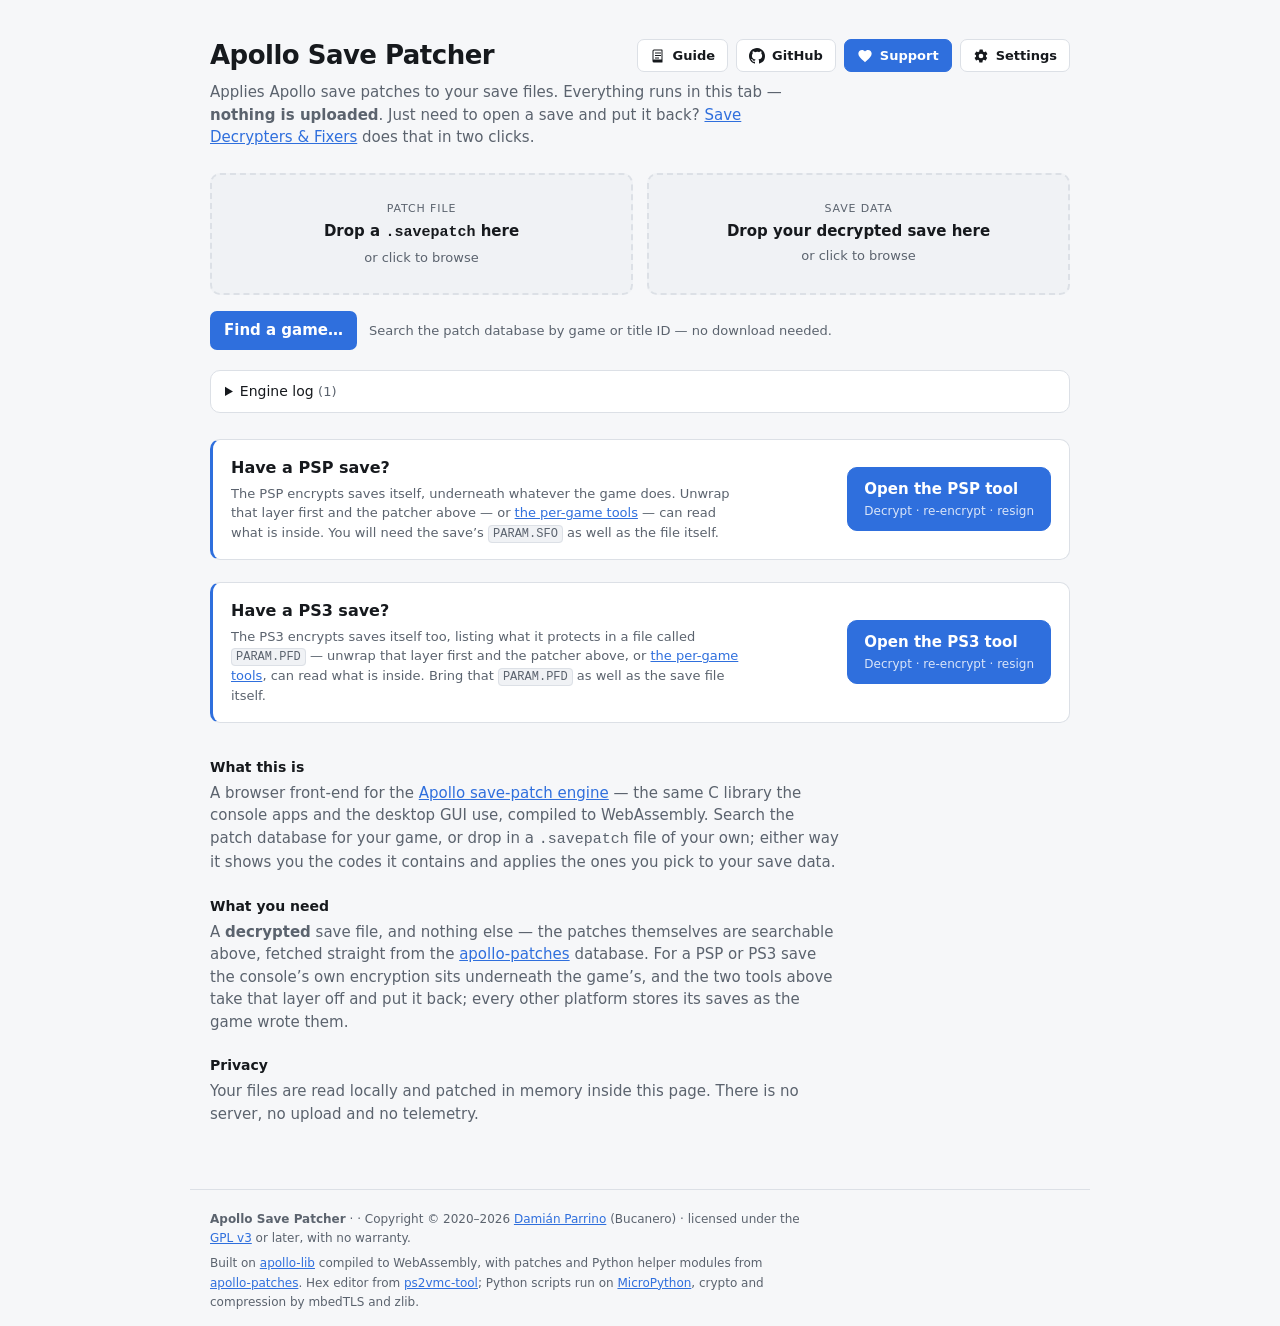
==== commit 34248d9e: "docs" ====
--- a/web/public/index.html
+++ b/web/public/index.html
@@ -18,6 +18,15 @@
   <div class="topbar-row">
     <h1>Apollo Save Patcher</h1>
     <div class="topbar-links">
+    <a class="gh-button" href="./guide.html"
+       title="Using the desktop app: patching a save, the settings, troubleshooting">
+      <svg viewBox="0 0 16 16" width="16" height="16" aria-hidden="true" focusable="false">
+        <path fill="currentColor" d="M4 1.5A1.5 1.5 0 0 0 2.5 3v10A1.5 1.5 0 0 0 4
+          14.5h8a.5.5 0 0 0 .5-.5V2a.5.5 0 0 0-.5-.5H4Zm0 1h7.5v9H4a.5.5 0 0
+          0-.5.5V3a.5.5 0 0 1 .5-.5ZM5 4.5h6v1H5v-1Zm0 2.5h6v1H5V7Zm0 2.5h4v1H5v-1Z"/>
+      </svg>
+      Guide
+    </a>
     <a class="gh-button" href="https://github.com/bucanero/apollo-patcher"
        target="_blank" rel="noopener" title="Apollo Save Patcher on GitHub">
       <svg viewBox="0 0 16 16" width="16" height="16" aria-hidden="true" focusable="false">
@@ -460,6 +469,21 @@
   </div>
 
   <div class="set-group">
+    <p class="psp-key-head"><span class="option-label">PS3 &mdash; account ID (PSN)</span></p>
+    <div class="psp-key-inputs">
+      <input id="set-acct" type="text" inputmode="latin" spellcheck="false"
+             autocomplete="off" maxlength="16" placeholder="16 hex digits"
+             aria-label="PS3 PSN account ID, as 16 hex digits">
+    </div>
+    <p class="psp-key-why">
+      Your PSN account, and usually the one to reach for. It is written into the
+      save&rsquo;s own <code>PARAM.SFO</code>, so the save loads on <em>any</em>
+      PS3 that account has signed in to rather than on one machine. Name one and
+      the PS3 tool offers <strong>Sign to your account</strong>.
+    </p>
+  </div>
+
+  <div class="set-group">
     <p class="psp-key-head"><span class="option-label">PS3 &mdash; console ID (IDPS)</span></p>
     <div class="psp-key-inputs">
       <input id="set-cid" type="text" inputmode="latin" spellcheck="false"
@@ -477,9 +501,10 @@
       trophy folder&rsquo;s hashes.
     </p>
     <p class="psp-key-why">
-      Re-binding is the <code>PARAM.PFD</code> half of moving a save. A save
-      also carries account fields in its own <code>PARAM.SFO</code>, and those
-      are not touched here.
+      The two are independent and both can be used. Re-binding is the
+      <code>PARAM.PFD</code> half of moving a save; signing to an account is the
+      <code>PARAM.SFO</code> half, and it rewrites both files &mdash; keep both,
+      or the save will not load.
     </p>
   </div>
 
